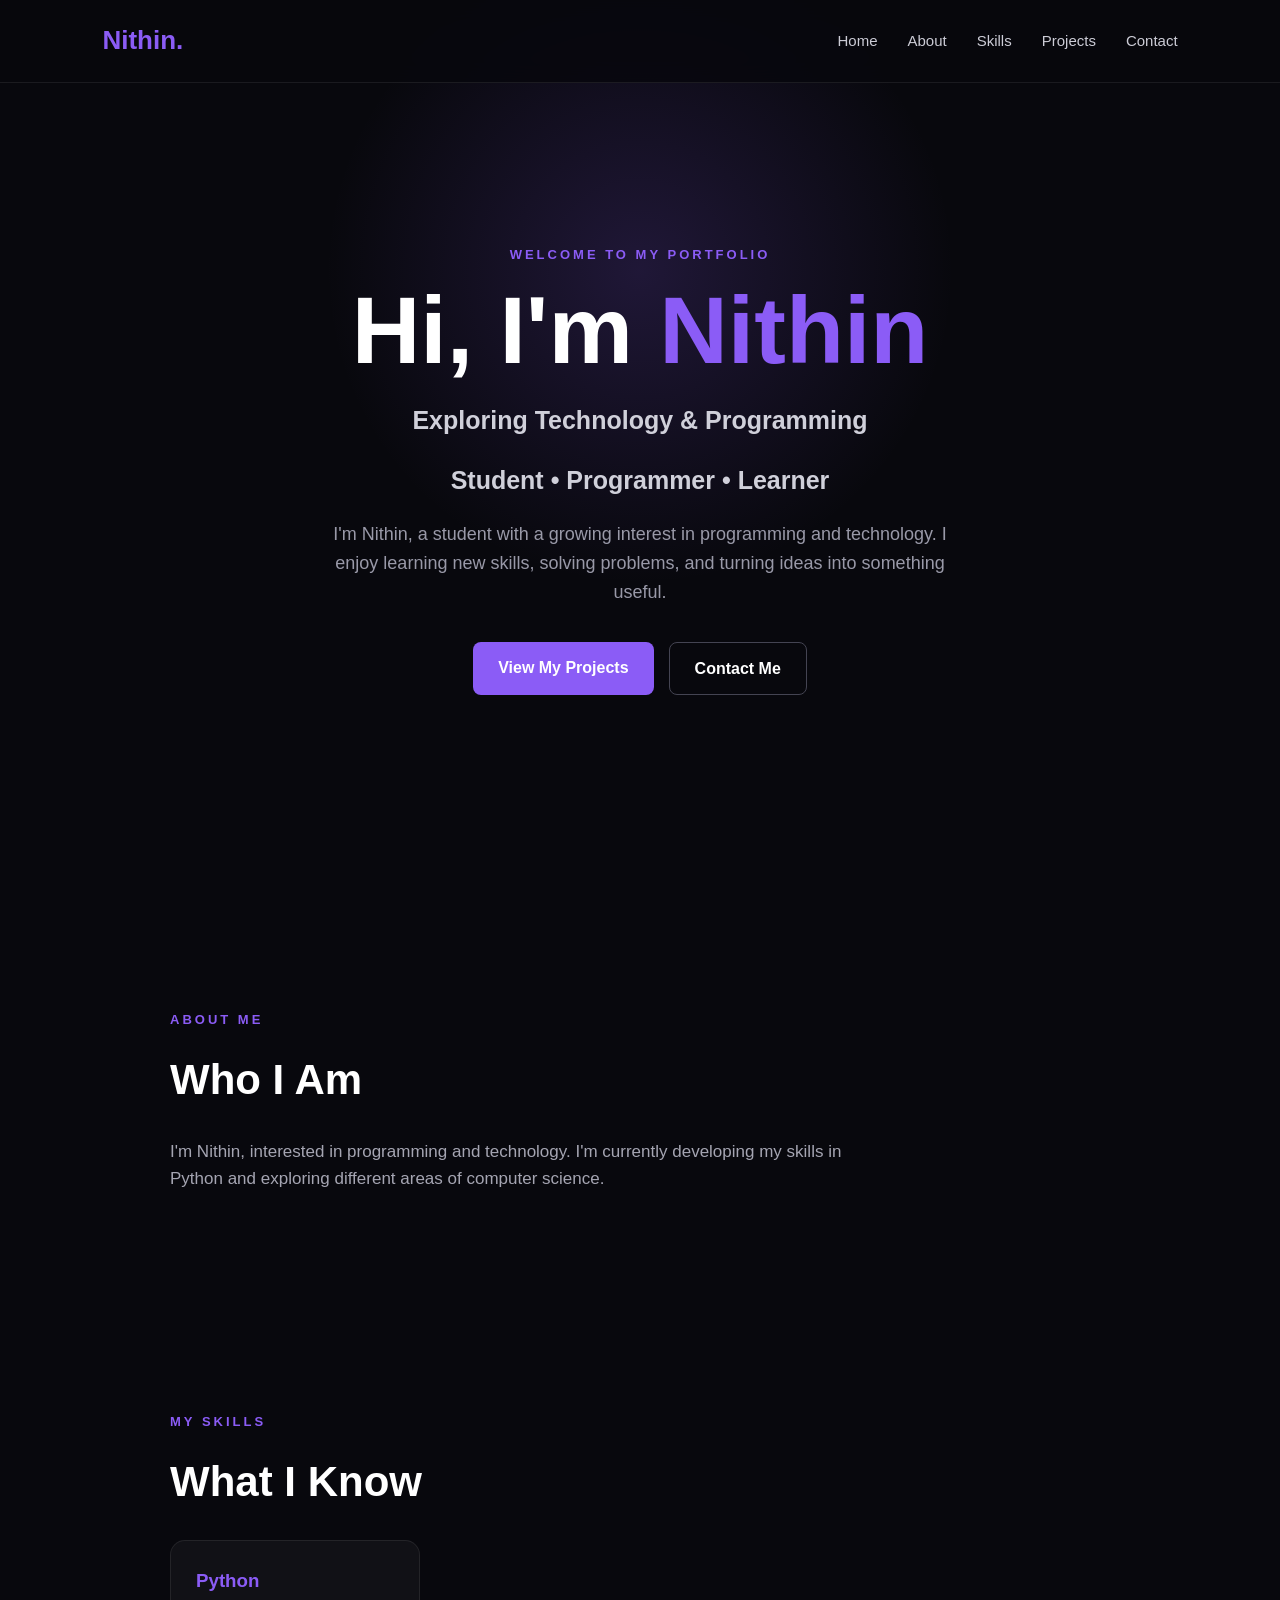
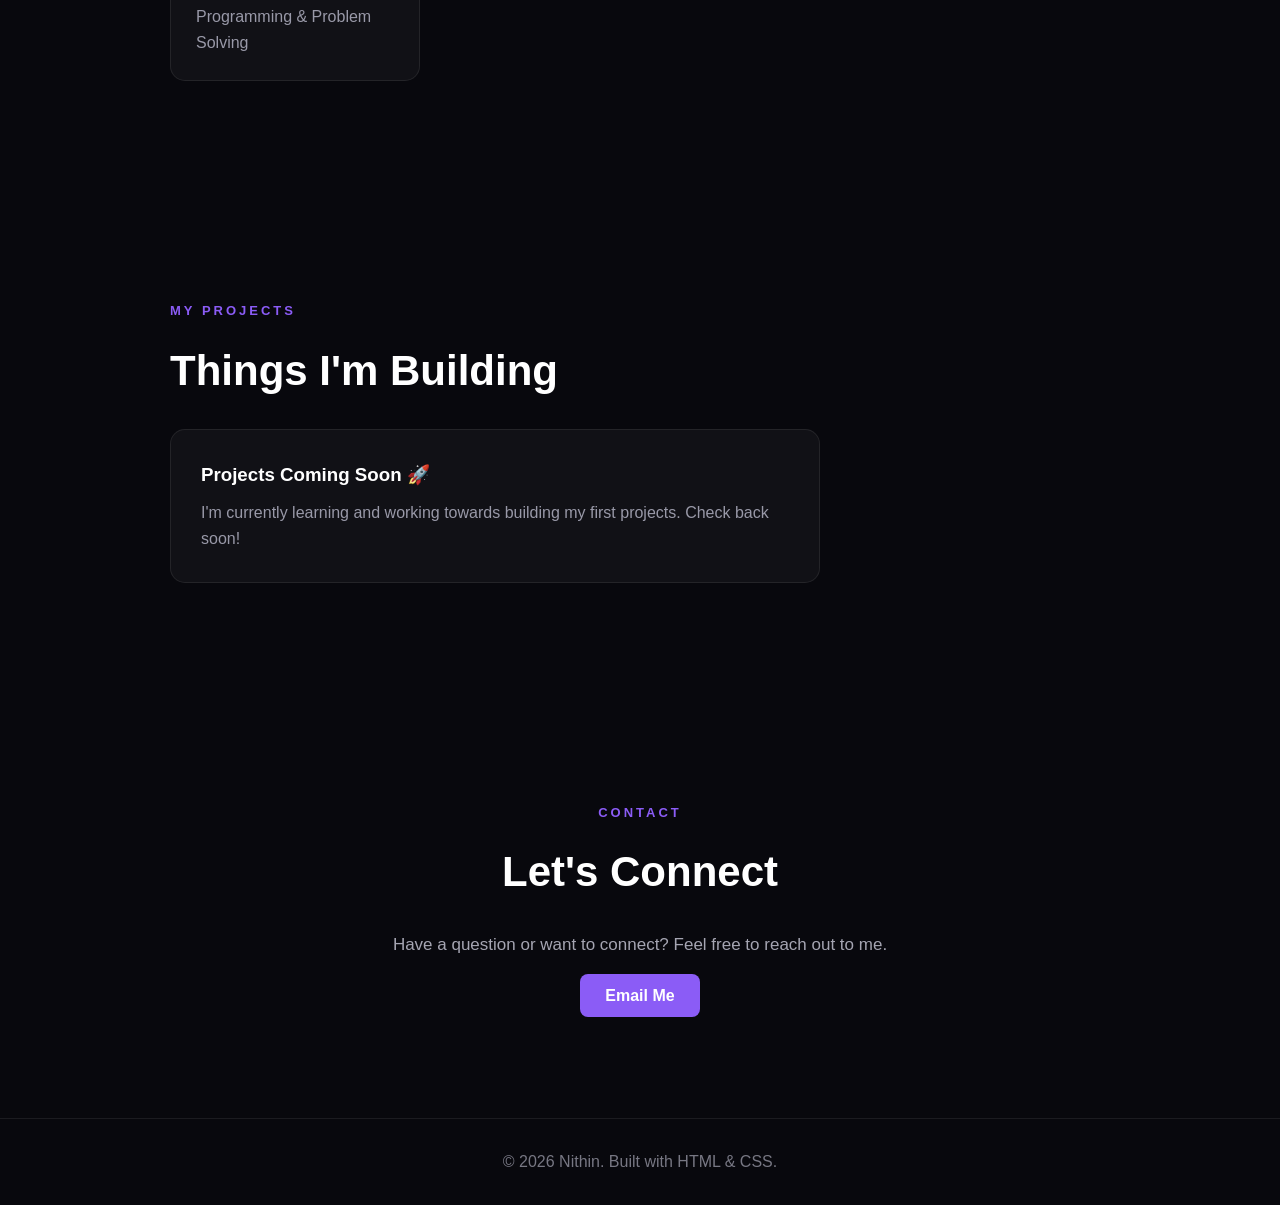
==== index.html @ e14d4e56 "Initial portfolio website" ====
<!DOCTYPE html>
<html lang="en">

<head>
    <meta charset="UTF-8">
    <meta name="viewport" content="width=device-width, initial-scale=1.0">

    <title>Nithin | Portfolio</title>

    <link rel="stylesheet" href="style.css">
</head>

<body>

    <!-- Navigation -->
    <nav>
        <div class="logo">Nithin.</div>

        <div class="nav-links">
            <a href="#home">Home</a>
            <a href="#about">About</a>
            <a href="#skills">Skills</a>
            <a href="#projects">Projects</a>
            <a href="#contact">Contact</a>
        </div>
    </nav>


    <!-- Home -->
    <section id="home" class="hero">

        <div class="hero-content">

            <p class="small-text">WELCOME TO MY PORTFOLIO</p>

            <h1>
                Hi, I'm <span>Nithin</span>
            </h1>

            <h2>Exploring Technology & Programming</h2>

            <h2>Student • Programmer • Learner</h2>

<p class="intro">
    I'm Nithin, a student with a growing interest in
    programming and technology. I enjoy learning new
    skills, solving problems, and turning ideas into
    something useful.
</p>
            </p>

            <div class="buttons">
                <a href="#projects" class="btn primary-btn">
                    View My Projects
                </a>

                <a href="#contact" class="btn secondary-btn">
                    Contact Me
                </a>
            </div>

        </div>

    </section>


    <!-- About -->
    <section id="about" class="section">

        <p class="section-label">ABOUT ME</p>

        <h2>Who I Am</h2>

        <p>
            I'm Nithin, interested in programming and technology.
            I'm currently developing my skills in Python and
            exploring different areas of computer science.
        </p>

    </section>


    <!-- Skills -->
    <section id="skills" class="section">

        <p class="section-label">MY SKILLS</p>

        <h2>What I Know</h2>

        <div class="skills-container">

            <div class="skill-card">
                <h3>Python</h3>
                <p>Programming & Problem Solving</p>
            </div>

        </div>

    </section>


    <!-- Projects -->
    <section id="projects" class="section">

        <p class="section-label">MY PROJECTS</p>

        <h2>Things I'm Building</h2>

        <div class="project-card">

            <h3>Projects Coming Soon 🚀</h3>

            <p>
                I'm currently learning and working towards
                building my first projects. Check back soon!
            </p>

        </div>

    </section>


    <!-- Contact -->
    <section id="contact" class="section contact">

    <p class="section-label">CONTACT</p>

    <h2>Let's Connect</h2>

    <p>
        Have a question or want to connect?
        Feel free to reach out to me.
    </p>

    <a href="mailto:nith19399@gmail.com" class="btn primary-btn">
        Email Me
    </a>

</section>


    <!-- Footer -->
    <footer>
        <p>© 2026 Nithin. Built with HTML & CSS.</p>
    </footer>
    <script src="script.js"></script>


</body>
</html>
---- style.css ----
* {
    margin: 0;
    padding: 0;
    box-sizing: border-box;
    scroll-behavior: smooth;
}

body {
    font-family: Arial, sans-serif;
    background: #08080d;
    color: #ffffff;
    line-height: 1.6;
}

/* Navigation */

nav {
    position: fixed;
    top: 0;
    left: 0;
    width: 100%;
    padding: 20px 8%;
    display: flex;
    justify-content: space-between;
    align-items: center;
    background: rgba(8, 8, 13, 0.85);
    backdrop-filter: blur(12px);
    z-index: 1000;
    border-bottom: 1px solid rgba(255, 255, 255, 0.08);
}

.logo {
    font-size: 26px;
    font-weight: bold;
    color: #8b5cf6;
}

.nav-links {
    display: flex;
    gap: 30px;
}

.nav-links a {
    color: #ccccd6;
    text-decoration: none;
    font-size: 15px;
    transition: 0.3s;
}

.nav-links a:hover {
    color: #8b5cf6;
}

/* Hero */

.hero {
    min-height: 100vh;
    display: flex;
    justify-content: center;
    align-items: center;
    text-align: center;
    padding: 120px 20px 80px;
    background:
        radial-gradient(circle at 50% 30%, rgba(139, 92, 246, 0.18), transparent 35%);
}

.hero-content {
    max-width: 800px;
}

.small-text,
.section-label {
    color: #8b5cf6;
    font-size: 13px;
    font-weight: bold;
    letter-spacing: 3px;
    margin-bottom: 15px;
}

.hero h1 {
    font-size: clamp(55px, 8vw, 95px);
    line-height: 1.05;
    margin-bottom: 20px;
}

.hero h1 span {
    color: #8b5cf6;
}

.hero h2 {
    font-size: 25px;
    color: #d0d0da;
    margin-bottom: 20px;
}

.intro {
    max-width: 650px;
    margin: auto;
    color: #9999a8;
    font-size: 18px;
}

/* Buttons */

.buttons {
    margin-top: 35px;
    display: flex;
    justify-content: center;
    gap: 15px;
    flex-wrap: wrap;
}

.btn {
    padding: 13px 25px;
    border-radius: 8px;
    text-decoration: none;
    font-weight: bold;
    transition: 0.3s;
}

.primary-btn {
    background: #8b5cf6;
    color: white;
}

.primary-btn:hover {
    transform: translateY(-3px);
    box-shadow: 0 10px 30px rgba(139, 92, 246, 0.3);
}

.secondary-btn {
    border: 1px solid #444452;
    color: white;
}

.secondary-btn:hover {
    border-color: #8b5cf6;
    color: #8b5cf6;
}

/* Sections */

.section {
    max-width: 1000px;
    margin: auto;
    padding: 110px 30px;
}

.section h2 {
    font-size: 42px;
    margin-bottom: 25px;
}

.section > p:not(.section-label) {
    color: #a5a5b2;
    max-width: 700px;
    font-size: 17px;
}

/* Skills */

.skills-container {
    display: flex;
    gap: 20px;
    flex-wrap: wrap;
}

.skill-card {
    width: 250px;
    padding: 25px;
    background: rgba(255, 255, 255, 0.04);
    border: 1px solid rgba(255, 255, 255, 0.08);
    border-radius: 15px;
    transition: 0.3s;
}

.skill-card:hover {
    transform: translateY(-6px);
    border-color: #8b5cf6;
}

.skill-card h3 {
    color: #8b5cf6;
    margin-bottom: 8px;
}

.skill-card p {
    color: #9999a8;
}

/* Projects */

.project-card {
    padding: 30px;
    background: rgba(255, 255, 255, 0.04);
    border: 1px solid rgba(255, 255, 255, 0.08);
    border-radius: 15px;
    max-width: 650px;
}

.project-card h3 {
    margin-bottom: 10px;
}

.project-card p {
    color: #9999a8;
}

/* Contact */

.contact {
    text-align: center;
}

.contact > p:not(.section-label) {
    margin: auto;
    margin-bottom: 25px;
}

/* Footer */

footer {
    text-align: center;
    padding: 30px;
    border-top: 1px solid rgba(255, 255, 255, 0.08);
    color: #777783;
}

/* Mobile */

@media (max-width: 700px) {

    nav {
        padding: 18px 5%;
    }

    .nav-links {
        gap: 12px;
    }

    .nav-links a {
        font-size: 12px;
    }

    .hero h1 {
        font-size: 55px;
    }

    .hero h2 {
        font-size: 20px;
    }

    .section h2 {
        font-size: 34px;
    }
}
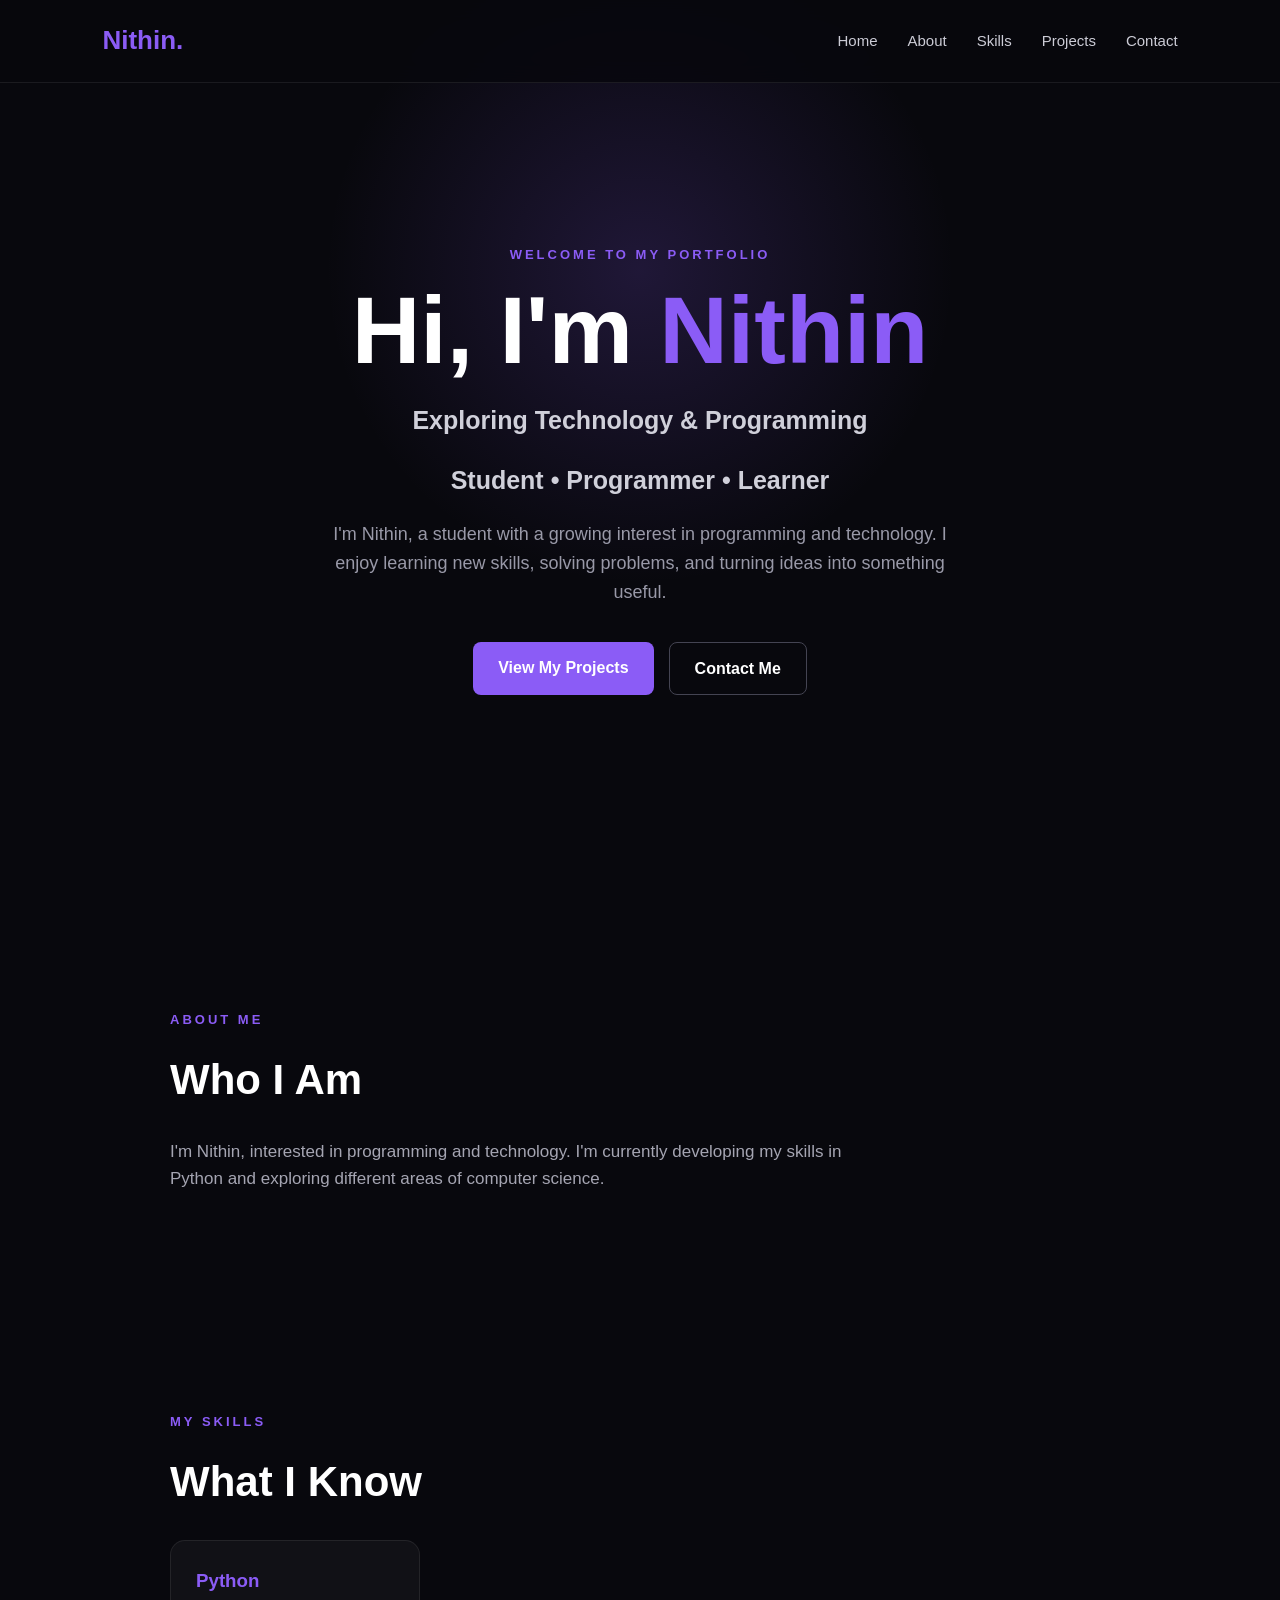
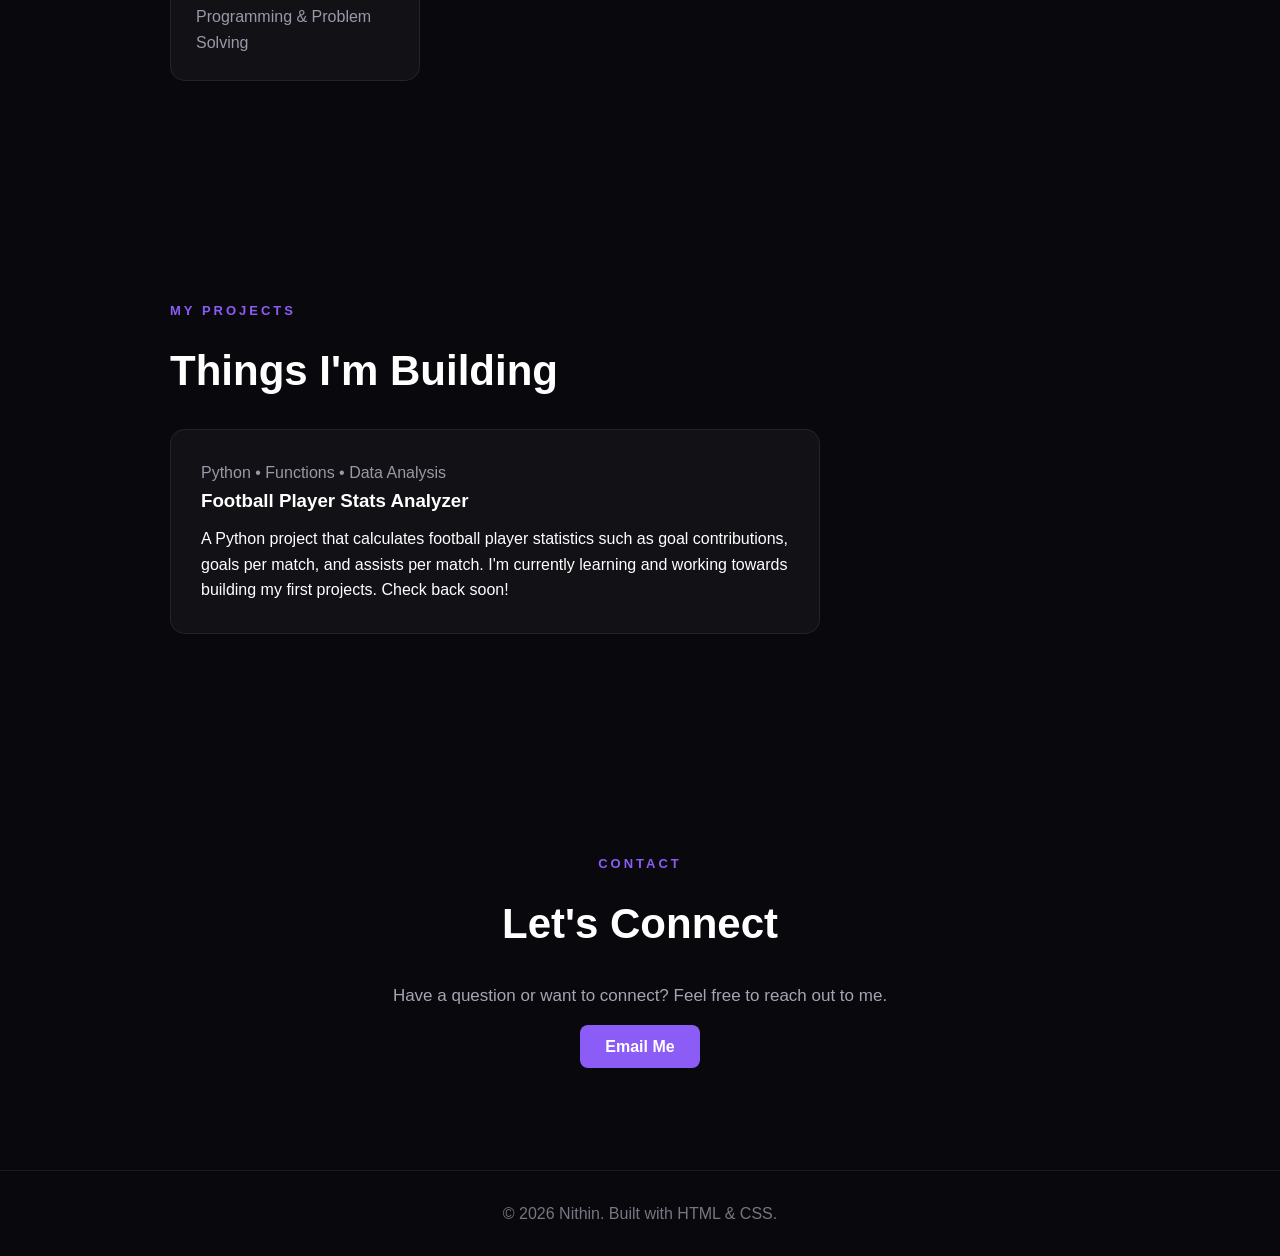
==== commit 5dda6cf5: "Add football stats project" ====
--- a/index.html
+++ b/index.html
@@ -107,10 +107,11 @@
         <h2>Things I'm Building</h2>
 
         <div class="project-card">
+            <p class="tech">Python • Functions • Data Analysis</p>
 
-            <h3>Projects Coming Soon 🚀</h3>
+            <h3>Football Player Stats Analyzer</h3>
 
-            <p>
+            A Python project that calculates football player statistics such as goal contributions, goals per match, and assists per match.
                 I'm currently learning and working towards
                 building my first projects. Check back soon!
             </p>
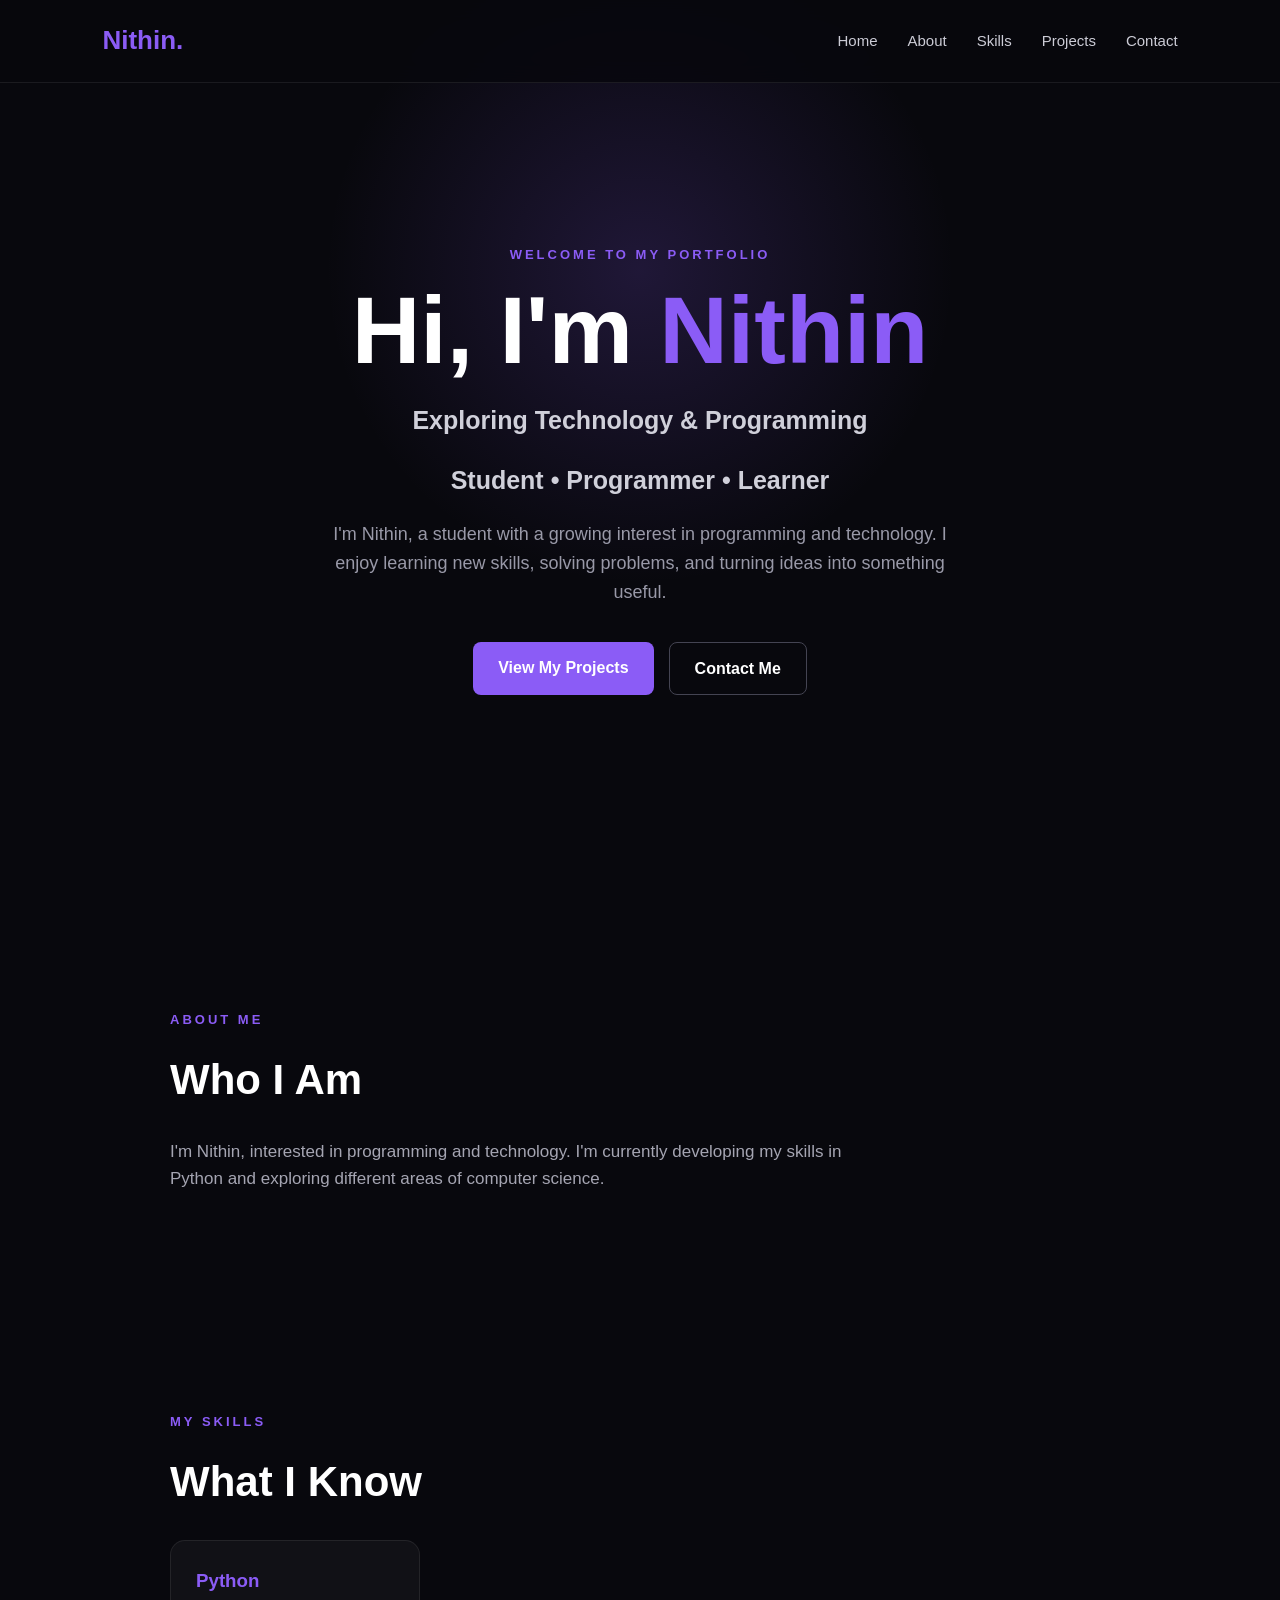
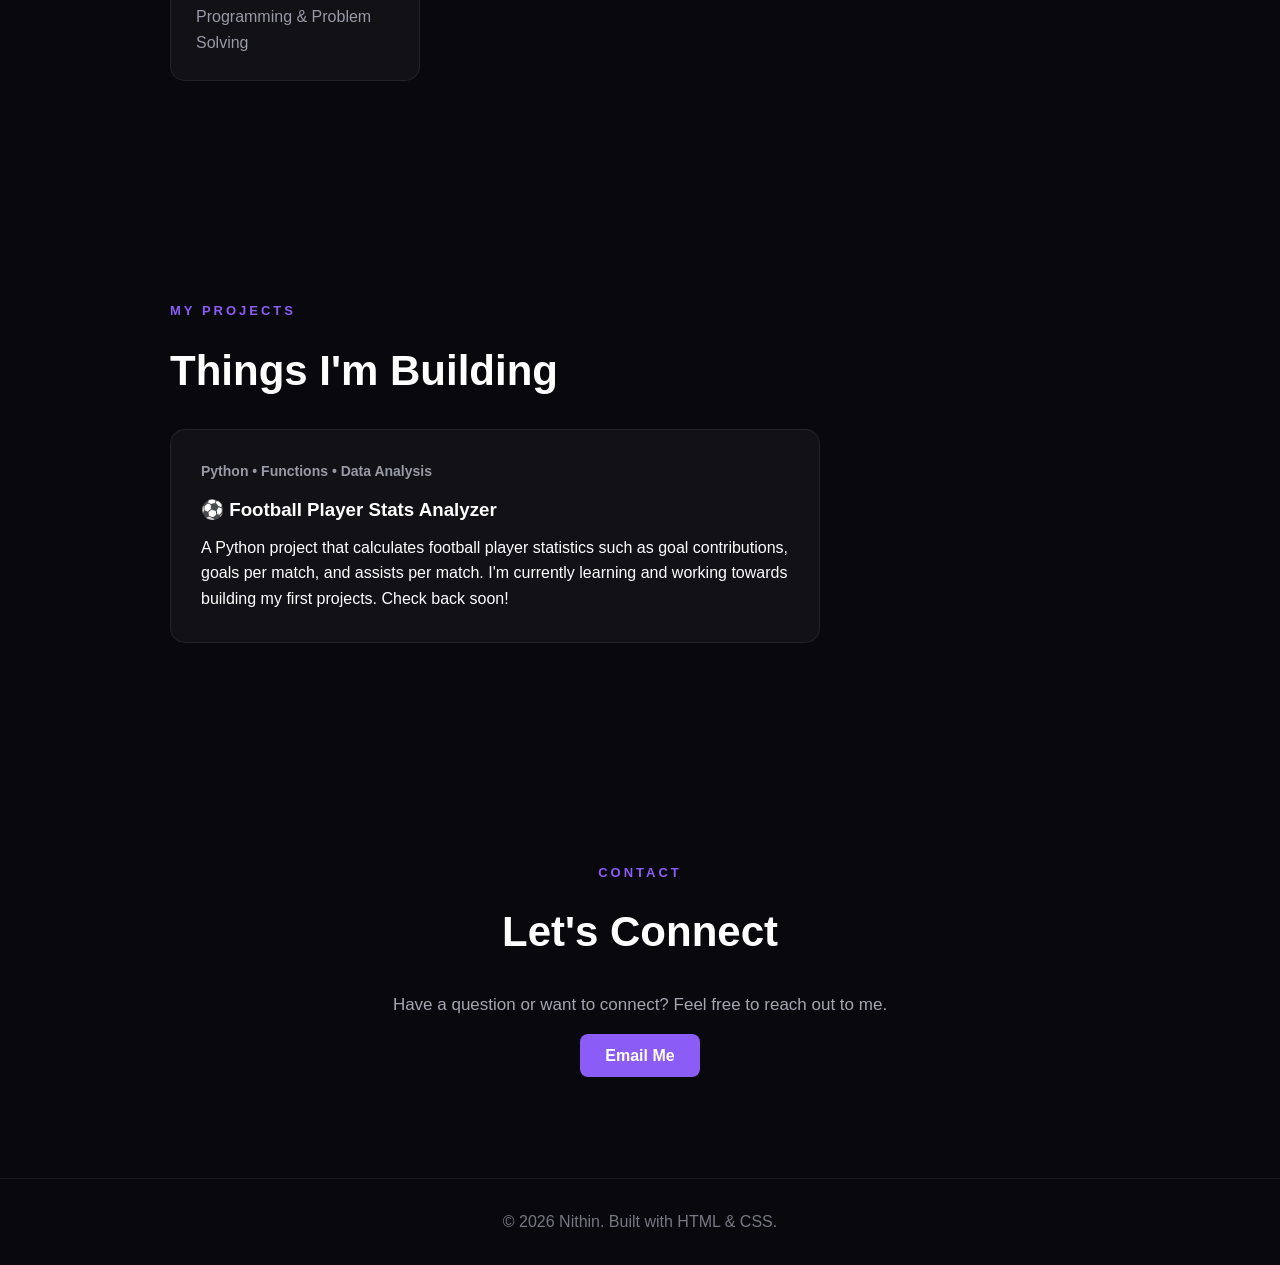
==== commit 44dbd4fb: "Fix project link" ====
--- a/index.html
+++ b/index.html
@@ -109,7 +109,9 @@
         <div class="project-card">
             <p class="tech">Python • Functions • Data Analysis</p>
 
-            <h3>Football Player Stats Analyzer</h3>
+            <h3>
+    ⚽ <a href="https://github.com/Nith3019/nithin-portfolio" target="_blank">Football Player Stats Analyzer</a>
+</h3>
 
             A Python project that calculates football player statistics such as goal contributions, goals per match, and assists per match.
                 I'm currently learning and working towards
--- a/style.css
+++ b/style.css
@@ -253,4 +253,18 @@
     .section h2 {
         font-size: 34px;
     }
+}
+.tech {
+    color: #8b5cf6;
+    font-size: 14px;
+    margin-bottom: 12px;
+    font-weight: bold;
+}
+.project-card h3 a {
+    color: white;
+    text-decoration: none;
+}
+
+.project-card h3 a:hover {
+    color: #8b5cf6;
 }
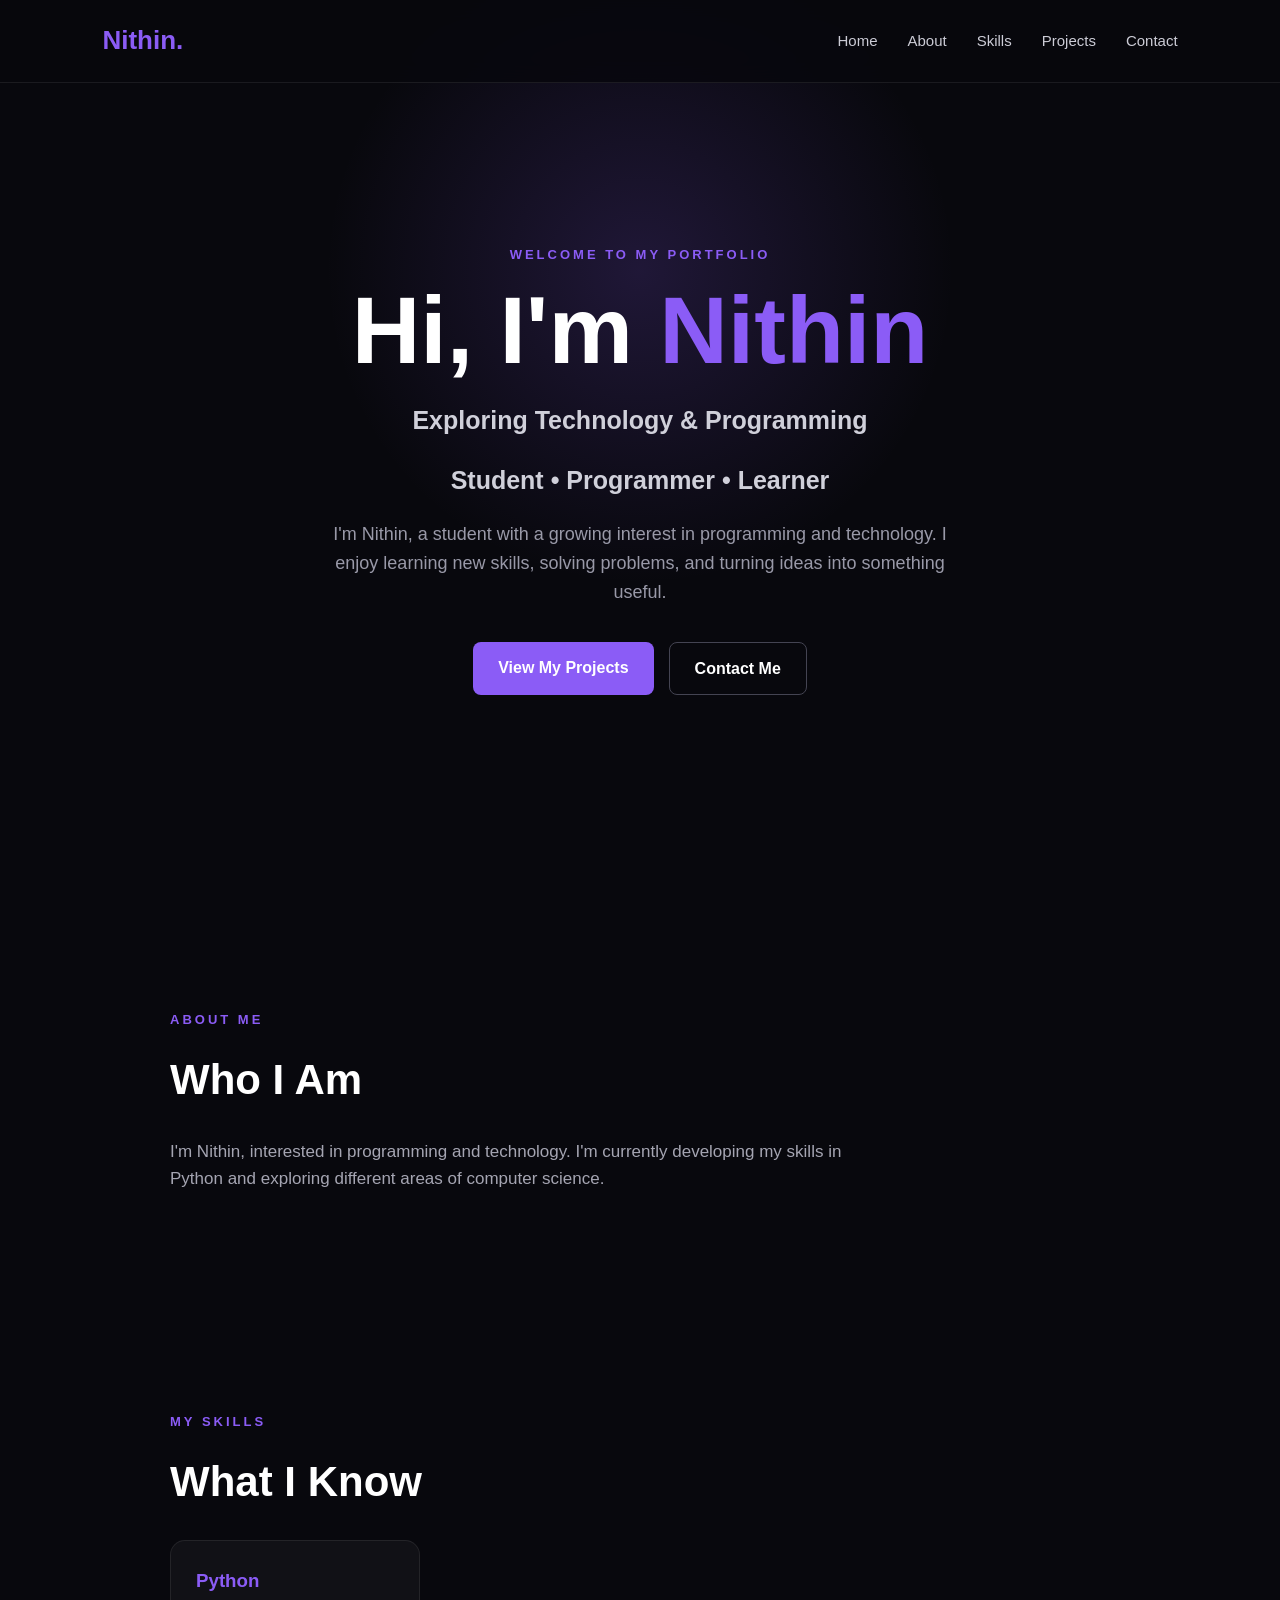
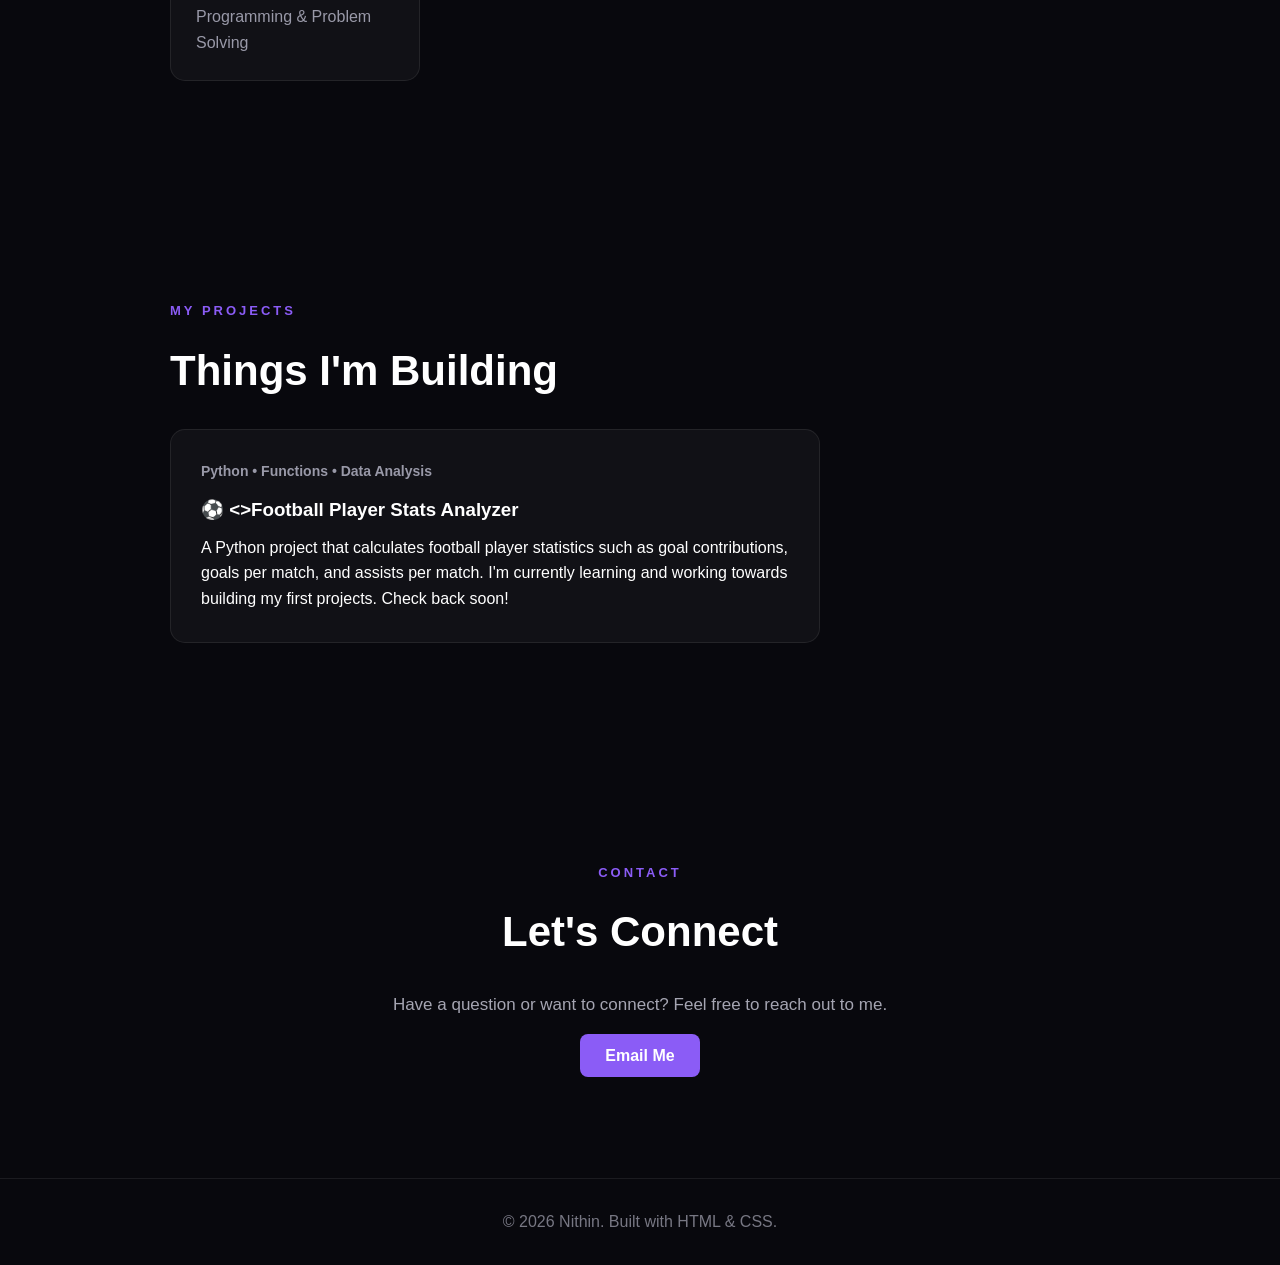
==== commit 0f76efe6: "Create automatic player G/A analyzer" ====
--- a/index.html
+++ b/index.html
@@ -110,7 +110,7 @@
             <p class="tech">Python • Functions • Data Analysis</p>
 
             <h3>
-    ⚽ <a href="https://github.com/Nith3019/nithin-portfolio" target="_blank">Football Player Stats Analyzer</a>
+    ⚽ <<a href="football-stats-analyzer/stats.html">>Football Player Stats Analyzer</a>
 </h3>
 
             A Python project that calculates football player statistics such as goal contributions, goals per match, and assists per match.
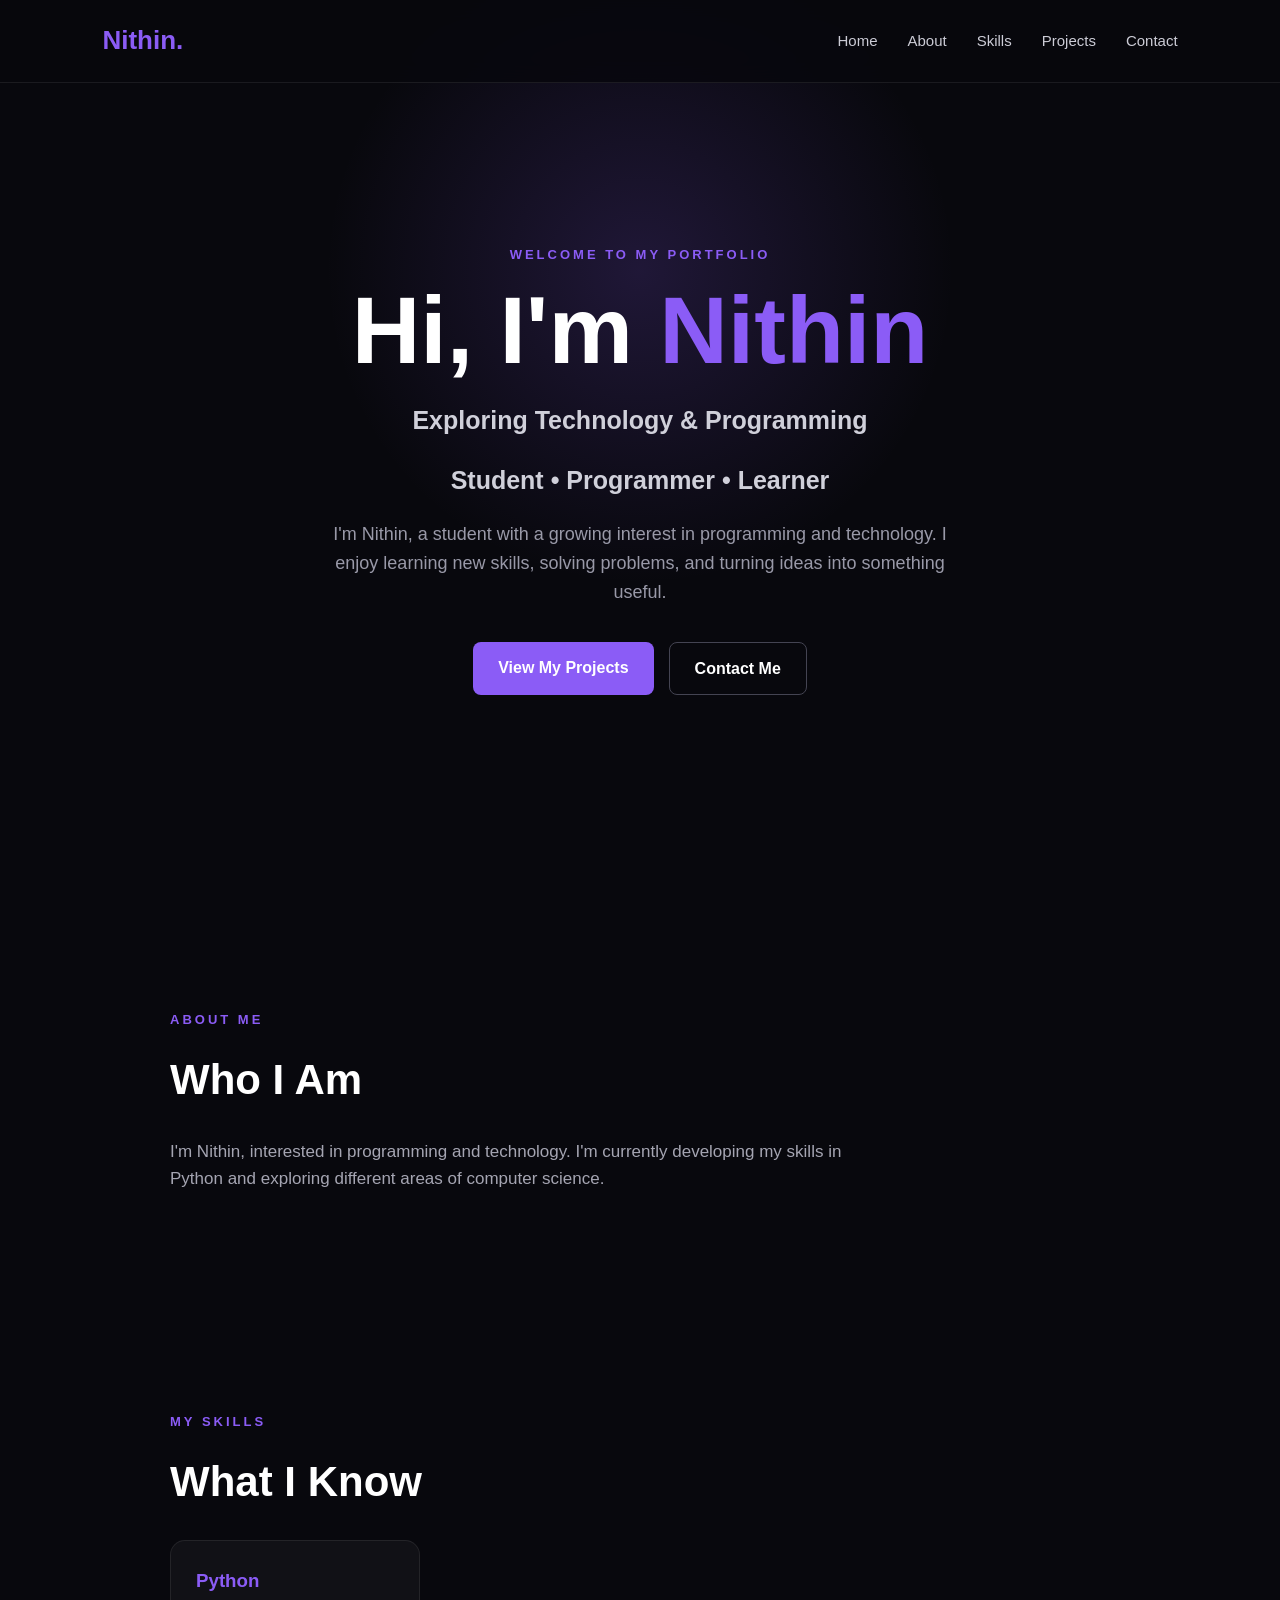
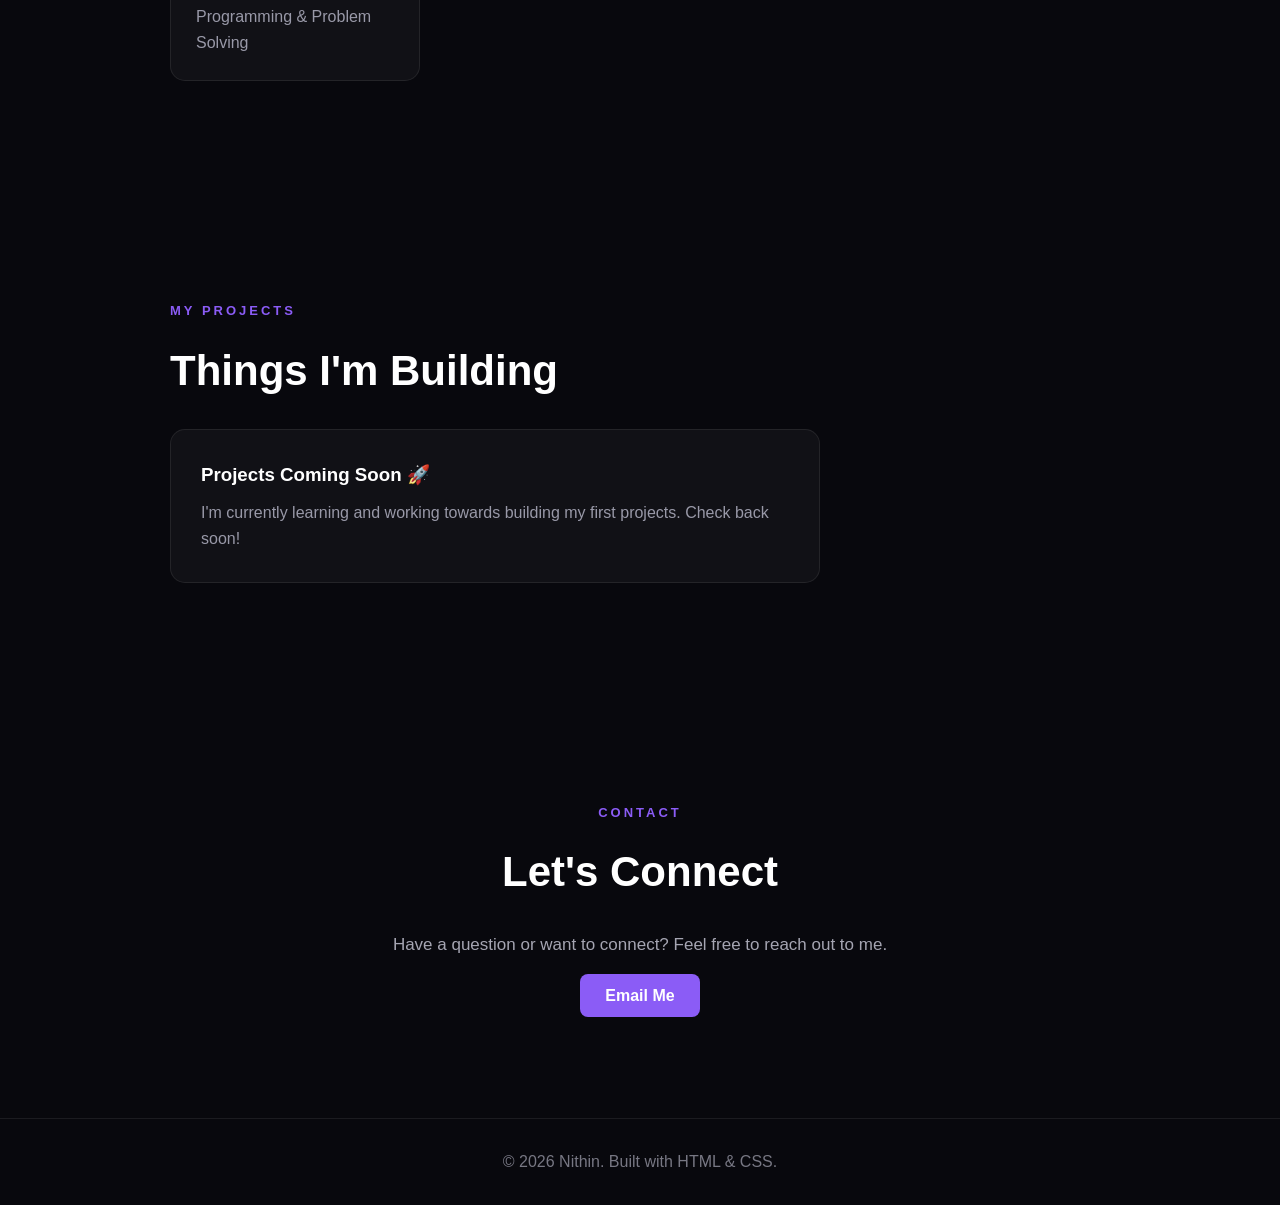
==== commit f691b7c4: "Remove football stats project" ====
--- a/index.html
+++ b/index.html
@@ -106,17 +106,16 @@
 
         <h2>Things I'm Building</h2>
 
-        <div class="project-card">
-            <p class="tech">Python • Functions • Data Analysis</p>
+   <div class="project-card">
 
-            <h3>
-    ⚽ <<a href="football-stats-analyzer/stats.html">>Football Player Stats Analyzer</a>
-</h3>
+    <h3>Projects Coming Soon 🚀</h3>
 
-            A Python project that calculates football player statistics such as goal contributions, goals per match, and assists per match.
-                I'm currently learning and working towards
-                building my first projects. Check back soon!
-            </p>
+    <p>
+        I'm currently learning and working towards
+        building my first projects. Check back soon!
+    </p>
+
+</div>
 
         </div>
 
--- a/style.css
+++ b/style.css
@@ -254,17 +254,3 @@
         font-size: 34px;
     }
 }
-.tech {
-    color: #8b5cf6;
-    font-size: 14px;
-    margin-bottom: 12px;
-    font-weight: bold;
-}
-.project-card h3 a {
-    color: white;
-    text-decoration: none;
-}
-
-.project-card h3 a:hover {
-    color: #8b5cf6;
-}
